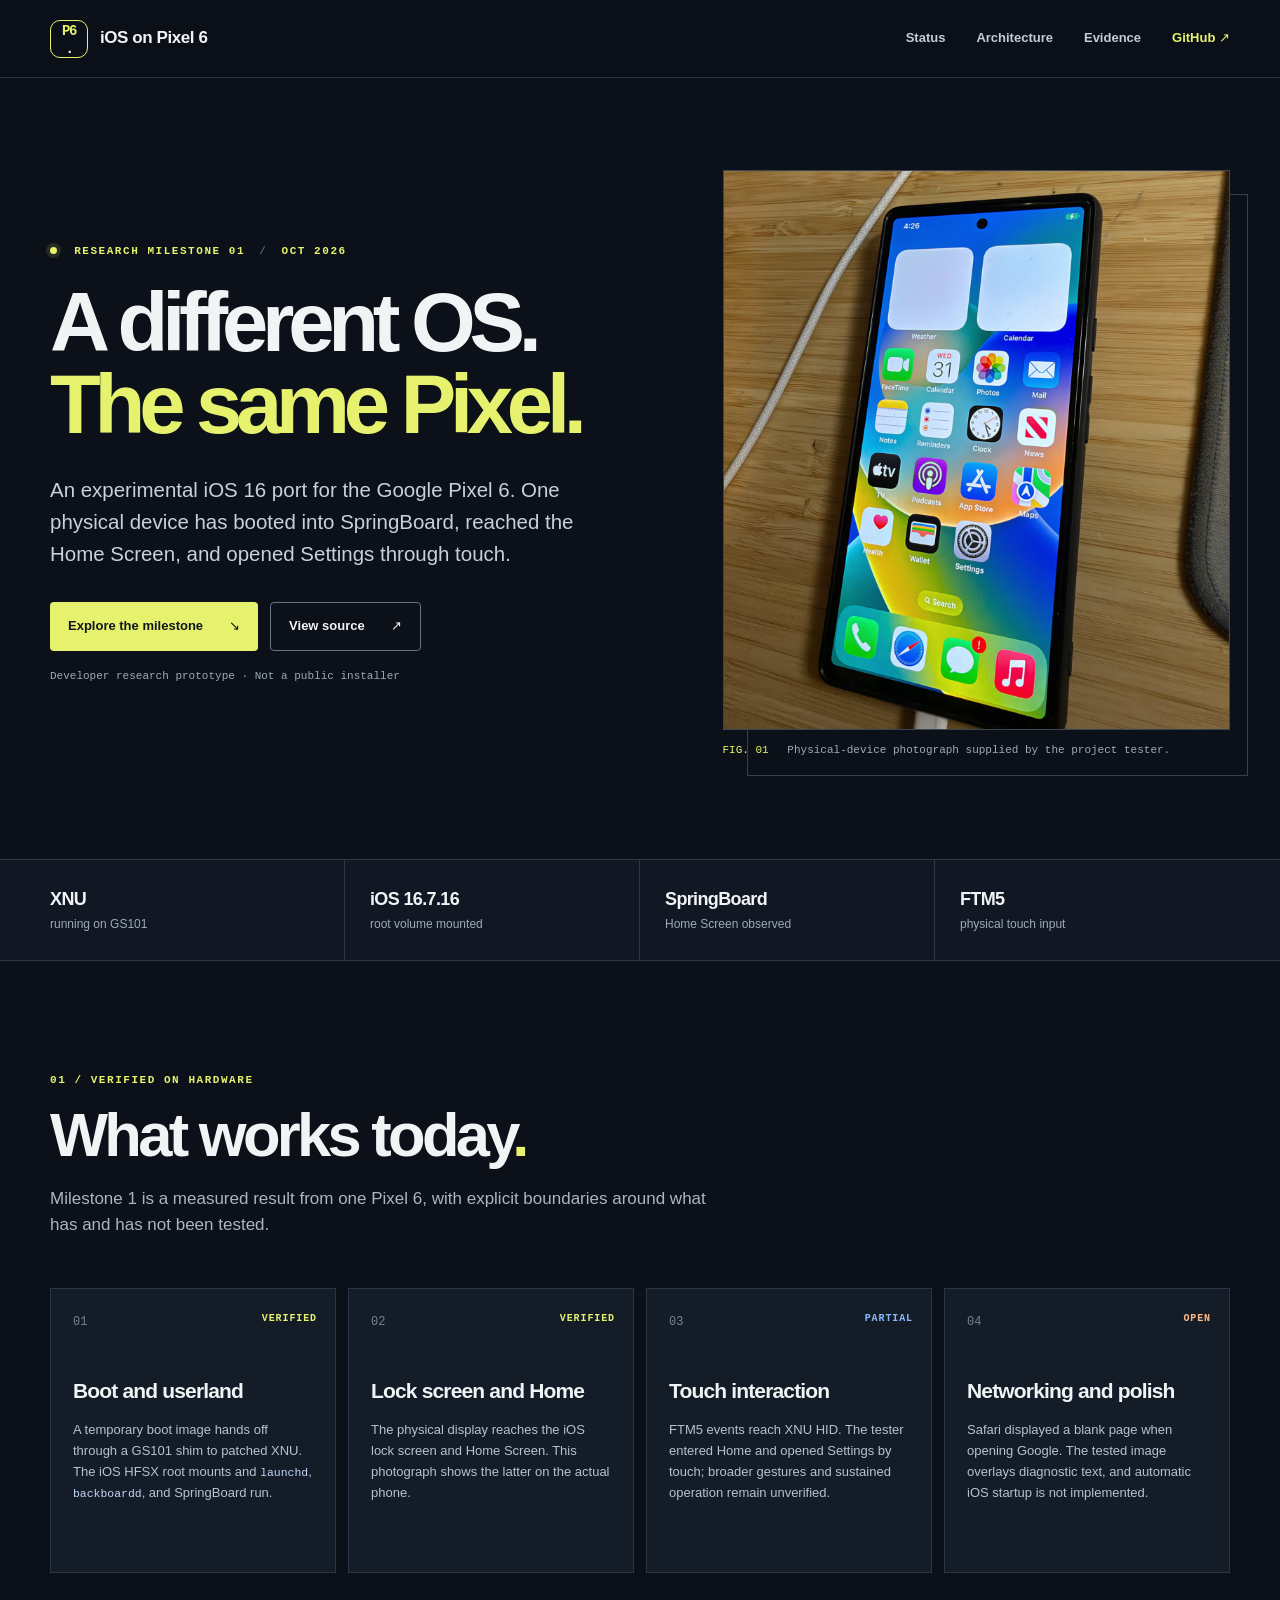
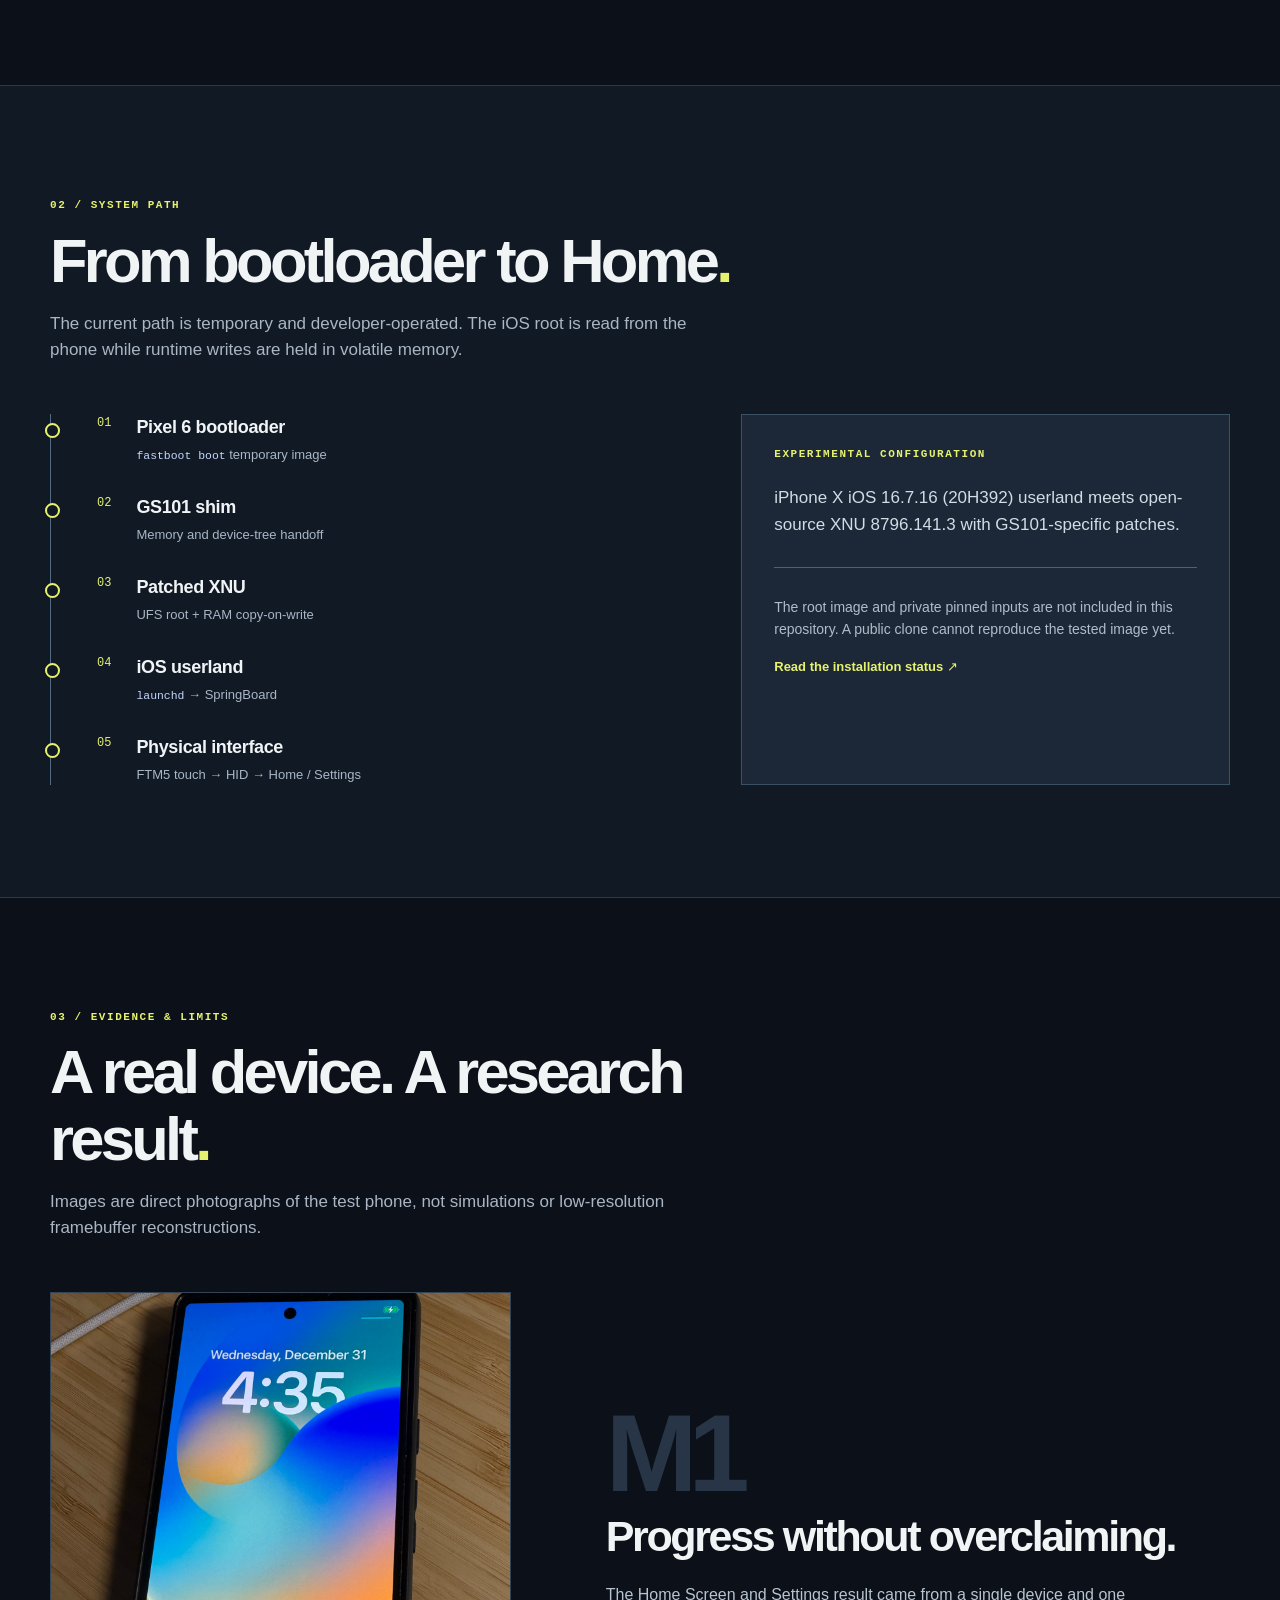
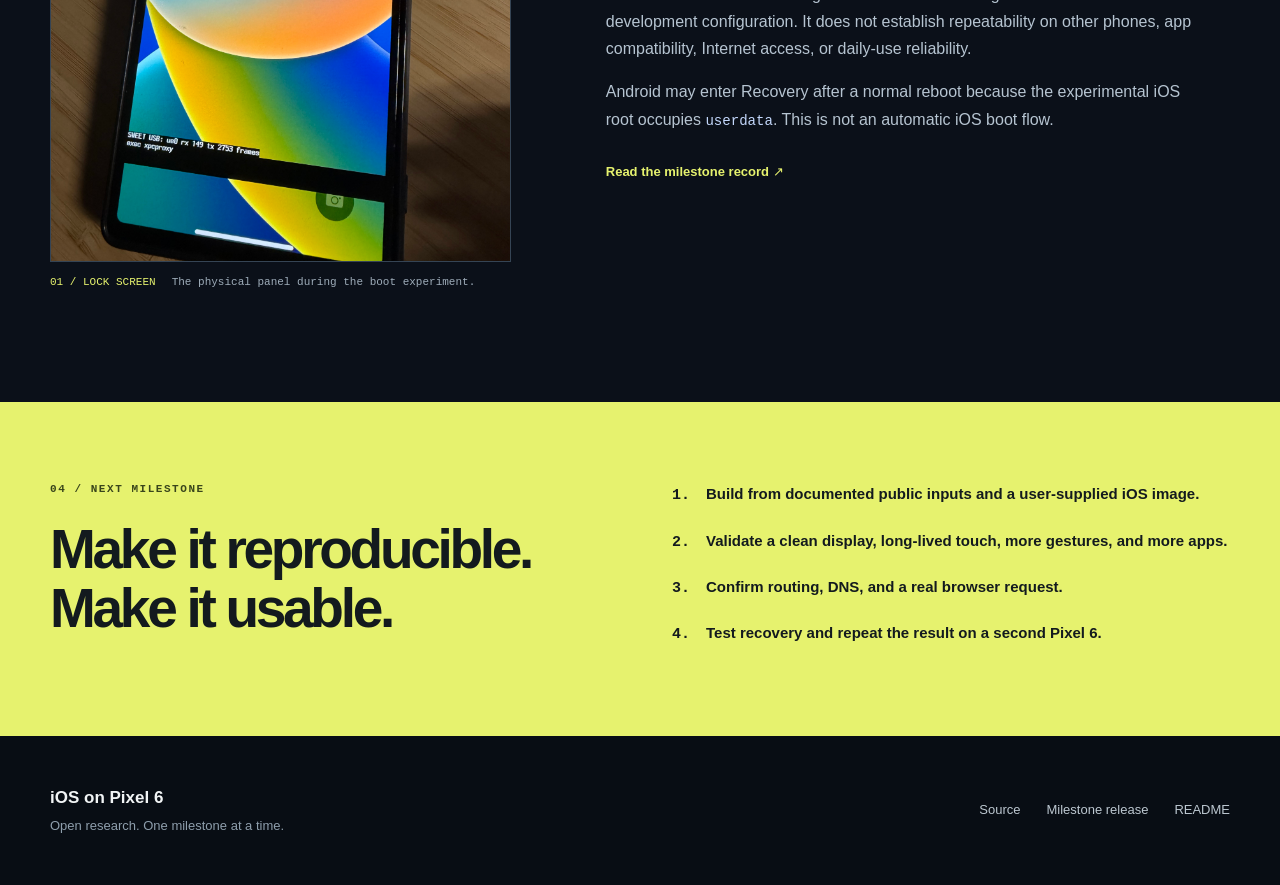
==== web/index.html @ 0952f7f4 "Add English milestone site and public README" ====
<!doctype html>
<html lang="en">
  <head>
    <meta charset="utf-8">
    <meta name="viewport" content="width=device-width, initial-scale=1">
    <meta name="theme-color" content="#0b1019">
    <meta name="description" content="A research port of iOS 16 to the Google Pixel 6. Milestone 1: XNU, SpringBoard, Home Screen, and physical touch on one device.">
    <meta property="og:type" content="website">
    <meta property="og:title" content="iOS on Pixel 6 — Milestone 1">
    <meta property="og:description" content="XNU, SpringBoard, the Home Screen, and physical touch on a Google Pixel 6. An experimental research milestone.">
    <meta property="og:image" content="https://everettjf.github.io/pixel6ios/assets/pixel6-ios-home.jpg">
    <meta property="og:url" content="https://everettjf.github.io/pixel6ios/">
    <title>iOS on Pixel 6 — Milestone 1</title>
    <link rel="icon" type="image/svg+xml" href="favicon.svg">
    <link rel="stylesheet" href="styles.css">
  </head>
  <body>
    <a class="skip" href="#main">Skip to content</a>
    <header class="site-header">
      <div class="shell header-inner">
        <a class="brand" href="#top" aria-label="iOS on Pixel 6, top of page"><span class="brand-mark" aria-hidden="true">P6<span class="brand-dot">·</span></span><span>iOS on Pixel 6</span></a>
        <nav aria-label="Primary navigation">
          <a href="#status">Status</a>
          <a href="#architecture">Architecture</a>
          <a href="#evidence">Evidence</a>
          <a class="nav-github" href="https://github.com/everettjf/pixel6ios">GitHub <span aria-hidden="true">↗</span></a>
        </nav>
      </div>
    </header>

    <main id="main">
      <section id="top" class="hero shell" aria-labelledby="hero-title">
        <div class="hero-copy">
          <p class="eyebrow"><span class="pulse" aria-hidden="true"></span> RESEARCH MILESTONE 01 <span class="eyebrow-separator">/</span> OCT 2026</p>
          <h1 id="hero-title">A different OS.<br><em>The same Pixel.</em></h1>
          <p class="hero-lede">An experimental iOS 16 port for the Google Pixel 6. One physical device has booted into SpringBoard, reached the Home Screen, and opened Settings through touch.</p>
          <div class="hero-actions">
            <a class="button button-primary" href="#status">Explore the milestone <span aria-hidden="true">↘</span></a>
            <a class="button button-secondary" href="https://github.com/everettjf/pixel6ios">View source <span aria-hidden="true">↗</span></a>
          </div>
          <p class="hero-note">Developer research prototype · Not a public installer</p>
        </div>
        <figure class="hero-media">
          <img src="assets/pixel6-ios-home.jpg" alt="A physical Google Pixel 6 showing the experimental iOS Home Screen" width="1536" height="2048" fetchpriority="high">
          <figcaption><span class="caption-label">FIG. 01</span> Physical-device photograph supplied by the project tester.</figcaption>
        </figure>
      </section>

      <section class="signal-strip" aria-label="Milestone highlights">
        <div class="shell signals">
          <div><strong>XNU</strong><span>running on GS101</span></div>
          <div><strong>iOS 16.7.16</strong><span>root volume mounted</span></div>
          <div><strong>SpringBoard</strong><span>Home Screen observed</span></div>
          <div><strong>FTM5</strong><span>physical touch input</span></div>
        </div>
      </section>

      <section id="status" class="section shell" aria-labelledby="status-title">
        <div class="section-heading">
          <p class="eyebrow">01 / VERIFIED ON HARDWARE</p>
          <h2 id="status-title">What works today<span class="accent">.</span></h2>
          <p>Milestone 1 is a measured result from one Pixel 6, with explicit boundaries around what has and has not been tested.</p>
        </div>
        <div class="status-grid">
          <article class="status-card"><span class="status-number">01</span><span class="status-tag verified">Verified</span><h3>Boot and userland</h3><p>A temporary boot image hands off through a GS101 shim to patched XNU. The iOS HFSX root mounts and <code>launchd</code>, <code>backboardd</code>, and SpringBoard run.</p></article>
          <article class="status-card"><span class="status-number">02</span><span class="status-tag verified">Verified</span><h3>Lock screen and Home</h3><p>The physical display reaches the iOS lock screen and Home Screen. This photograph shows the latter on the actual phone.</p></article>
          <article class="status-card"><span class="status-number">03</span><span class="status-tag partial">Partial</span><h3>Touch interaction</h3><p>FTM5 events reach XNU HID. The tester entered Home and opened Settings by touch; broader gestures and sustained operation remain unverified.</p></article>
          <article class="status-card"><span class="status-number">04</span><span class="status-tag pending">Open</span><h3>Networking and polish</h3><p>Safari displayed a blank page when opening Google. The tested image overlays diagnostic text, and automatic iOS startup is not implemented.</p></article>
        </div>
      </section>

      <section id="architecture" class="section architecture-section" aria-labelledby="architecture-title">
        <div class="shell">
          <div class="section-heading"><p class="eyebrow">02 / SYSTEM PATH</p><h2 id="architecture-title">From bootloader to Home<span class="accent">.</span></h2><p>The current path is temporary and developer-operated. The iOS root is read from the phone while runtime writes are held in volatile memory.</p></div>
          <div class="architecture-grid">
            <ol class="flow" aria-label="Boot sequence">
              <li><span class="flow-index">01</span><span><strong>Pixel 6 bootloader</strong><small><code>fastboot boot</code> temporary image</small></span></li>
              <li><span class="flow-index">02</span><span><strong>GS101 shim</strong><small>Memory and device-tree handoff</small></span></li>
              <li><span class="flow-index">03</span><span><strong>Patched XNU</strong><small>UFS root + RAM copy-on-write</small></span></li>
              <li><span class="flow-index">04</span><span><strong>iOS userland</strong><small><code>launchd</code> → SpringBoard</small></span></li>
              <li><span class="flow-index">05</span><span><strong>Physical interface</strong><small>FTM5 touch → HID → Home / Settings</small></span></li>
            </ol>
            <aside class="architecture-aside"><p class="eyebrow">EXPERIMENTAL CONFIGURATION</p><p>iPhone X iOS 16.7.16 (20H392) userland meets open-source XNU 8796.141.3 with GS101-specific patches.</p><div class="aside-rule"></div><p>The root image and private pinned inputs are not included in this repository. A public clone cannot reproduce the tested image yet.</p><a href="https://github.com/everettjf/pixel6ios/blob/main/docs/INSTALLATION-STATUS.md">Read the installation status <span aria-hidden="true">↗</span></a></aside>
          </div>
        </div>
      </section>

      <section id="evidence" class="section shell evidence-section" aria-labelledby="evidence-title">
        <div class="section-heading"><p class="eyebrow">03 / EVIDENCE & LIMITS</p><h2 id="evidence-title">A real device. A research result<span class="accent">.</span></h2><p>Images are direct photographs of the test phone, not simulations or low-resolution framebuffer reconstructions.</p></div>
        <div class="evidence-grid">
          <figure class="evidence-photo"><img src="assets/pixel6-ios-lockscreen.jpg" alt="The Pixel 6 displaying an iOS-style lock screen with the time and wallpaper" width="1536" height="2048" loading="lazy"><figcaption><span>01 / LOCK SCREEN</span> The physical panel during the boot experiment.</figcaption></figure>
          <div class="evidence-text"><span class="large-index">M1</span><h3>Progress without overclaiming.</h3><p>The Home Screen and Settings result came from a single device and one development configuration. It does not establish repeatability on other phones, app compatibility, Internet access, or daily-use reliability.</p><p>Android may enter Recovery after a normal reboot because the experimental iOS root occupies <code>userdata</code>. This is not an automatic iOS boot flow.</p><a class="text-link" href="https://github.com/everettjf/pixel6ios/blob/main/docs/MILESTONE-ONE.md">Read the milestone record <span aria-hidden="true">↗</span></a></div>
        </div>
      </section>

      <section class="next-section" aria-labelledby="next-title"><div class="shell next-inner"><div><p class="eyebrow">04 / NEXT MILESTONE</p><h2 id="next-title">Make it reproducible.<br>Make it usable.</h2></div><ol><li>Build from documented public inputs and a user-supplied iOS image.</li><li>Validate a clean display, long-lived touch, more gestures, and more apps.</li><li>Confirm routing, DNS, and a real browser request.</li><li>Test recovery and repeat the result on a second Pixel 6.</li></ol></div></section>
    </main>

    <footer class="site-footer"><div class="shell footer-inner"><div><strong>iOS on Pixel 6</strong><p>Open research. One milestone at a time.</p></div><div class="footer-links"><a href="https://github.com/everettjf/pixel6ios">Source</a><a href="https://github.com/everettjf/pixel6ios/releases/tag/v0.1.0-alpha.2">Milestone release</a><a href="https://github.com/everettjf/pixel6ios/blob/main/README.md">README</a></div></div></footer>
  </body>
</html>
---- web/styles.css ----
:root{color-scheme:dark;--bg:#0b1019;--panel:#141c28;--line:#2d3745;--muted:#aab6c4;--white:#f1f4f5;--lime:#e6f26e;--blue:#8ab8fc;font-family:Inter,-apple-system,BlinkMacSystemFont,"Segoe UI",sans-serif;font-synthesis:none}
*{box-sizing:border-box}
html{scroll-behavior:smooth}
body{margin:0;background:var(--bg);color:var(--white);line-height:1.55;-webkit-font-smoothing:antialiased}
img{max-width:100%;display:block}
a{color:inherit}
code{font:0.88em ui-monospace,SFMono-Regular,Consolas,monospace;color:#c3d7fb}
.shell{width:min(1180px,calc(100% - 64px));margin-inline:auto}
.skip{position:absolute;top:-100px;left:16px;padding:10px 16px;background:var(--lime);color:var(--bg);z-index:100}.skip:focus{top:12px}
:focus-visible{outline:2px solid var(--lime);outline-offset:4px}
.site-header{height:78px;border-bottom:1px solid var(--line);background:rgba(11,16,25,.94)}
.header-inner{height:100%;display:flex;align-items:center;justify-content:space-between;gap:24px}
.brand{text-decoration:none;display:flex;align-items:center;gap:12px;font-weight:750;letter-spacing:-.025em;font-size:17px;white-space:nowrap}
.brand-mark{display:grid;place-items:center;width:38px;height:38px;border:1px solid var(--lime);border-radius:10px;color:var(--lime);font-family:ui-monospace,SFMono-Regular,monospace;font-size:14px;letter-spacing:-.1em}.brand-dot{color:var(--white)}
nav{display:flex;align-items:center;gap:31px;font-size:13px;font-weight:650}nav a{text-decoration:none;color:#c5ccd5}nav a:hover,.footer-links a:hover{color:var(--lime)}.nav-github{color:var(--lime)}
.hero{display:grid;grid-template-columns:1.08fr .92fr;align-items:center;gap:clamp(36px,6vw,90px);padding-block:92px 100px;min-height:735px}
.hero-copy{max-width:650px}.eyebrow{margin:0 0 22px;color:var(--lime);font:700 11px/1.4 ui-monospace,SFMono-Regular,Consolas,monospace;letter-spacing:.14em;text-transform:uppercase}.pulse{display:inline-block;width:7px;height:7px;margin-right:9px;border-radius:50%;background:var(--lime);box-shadow:0 0 0 4px rgba(230,242,110,.12)}.eyebrow-separator{padding-inline:6px;color:#586371}
h1,h2,h3,p{margin-top:0}h1{font-size:clamp(51px,6.5vw,91px);line-height:.99;letter-spacing:-.075em;margin-bottom:28px;font-weight:780}h1 em{font-style:normal;color:var(--lime)}
.hero-lede{max-width:570px;font-size:clamp(17px,1.6vw,21px);line-height:1.55;color:#c6d1dc;margin-bottom:32px}.hero-actions{display:flex;gap:12px;flex-wrap:wrap}.button{display:inline-flex;align-items:center;justify-content:space-between;gap:26px;min-height:49px;padding:12px 18px;text-decoration:none;font-size:13px;font-weight:750;border-radius:4px;transition:transform .18s,background .18s}.button:hover{transform:translateY(-2px)}.button-primary{background:var(--lime);color:#11161b}.button-primary:hover{background:#f2ff8e}.button-secondary{border:1px solid #687482;color:var(--white)}.button-secondary:hover{border-color:var(--white)}.hero-note{margin:18px 0 0;font:11px/1.4 ui-monospace,SFMono-Regular,monospace;color:#9cabb8}
.hero-media{margin:0;position:relative}.hero-media::before{content:"";position:absolute;inset:24px -18px -17px 24px;border:1px solid #334252;z-index:-1}.hero-media img{width:100%;height:560px;object-fit:cover;object-position:center 50%;border:1px solid #374655;filter:saturate(.93)}figcaption{font:11px/1.5 ui-monospace,SFMono-Regular,monospace;color:#9eacb9;margin-top:12px}.caption-label{color:var(--lime);margin-right:12px}
.signal-strip{border-top:1px solid var(--line);border-bottom:1px solid var(--line);background:#111824}.signals{display:grid;grid-template-columns:repeat(4,1fr)}.signals>div{padding:26px 25px;border-right:1px solid var(--line);display:flex;flex-direction:column;gap:2px}.signals>div:first-child{padding-left:0}.signals>div:last-child{border-right:0}.signals strong{font-size:18px;letter-spacing:-.035em}.signals span{color:#9caab7;font-size:12px}
.section{padding-block:112px}.section-heading{max-width:790px;margin-bottom:50px}.section-heading .eyebrow{margin-bottom:14px}h2{font-size:clamp(39px,4.8vw,64px);line-height:1.08;letter-spacing:-.06em;margin-bottom:17px}.accent{color:var(--lime)}.section-heading>p:last-child{font-size:17px;color:var(--muted);max-width:675px;margin-bottom:0}
.status-grid{display:grid;grid-template-columns:repeat(4,1fr);gap:12px}.status-card{position:relative;min-height:285px;background:var(--panel);border:1px solid #2a3645;padding:26px 22px 25px;display:flex;flex-direction:column}.status-number{font:12px ui-monospace,SFMono-Regular,monospace;color:#738397}.status-tag{position:absolute;right:18px;top:24px;font:700 10px ui-monospace,SFMono-Regular,monospace;text-transform:uppercase;letter-spacing:.09em}.verified{color:var(--lime)}.partial{color:#8ab8fc}.pending{color:#ffbb83}.status-card h3{margin:46px 0 11px;font-size:21px;letter-spacing:-.04em}.status-card p{font-size:13px;color:#b5c2ce;margin:0;line-height:1.62}
.architecture-section{background:#111925;border-block:1px solid var(--line)}.architecture-grid{display:grid;grid-template-columns:1.15fr .85fr;gap:30px}.flow{list-style:none;margin:0;padding:0 0 0 20px;border-left:1px solid #506b83}.flow li{position:relative;display:flex;gap:25px;align-items:flex-start;padding:0 0 29px 26px}.flow li:last-child{padding-bottom:0}.flow li::before{content:"";position:absolute;left:-26px;top:9px;width:11px;height:11px;border:2px solid var(--lime);border-radius:50%;background:#111925}.flow-index{font:12px ui-monospace,SFMono-Regular,monospace;color:var(--lime);padding-top:2px}.flow strong{display:block;font-size:18px;letter-spacing:-.02em}.flow small{display:block;color:#a9b6c5;font-size:13px;margin-top:3px}.architecture-aside{align-self:stretch;padding:32px;background:#1c2837;border:1px solid #3b5062}.architecture-aside p:not(.eyebrow){font-size:17px;line-height:1.6;color:#d1dce4}.architecture-aside p:nth-last-of-type(1){font-size:14px;color:#afbdca}.aside-rule{height:1px;background:#506171;margin:28px 0}.architecture-aside a,.text-link{text-decoration:none;color:var(--lime);font-size:13px;font-weight:700}.architecture-aside a:hover,.text-link:hover{text-decoration:underline}
.evidence-grid{display:grid;grid-template-columns:.85fr 1.15fr;gap:8%;align-items:center}.evidence-photo{margin:0}.evidence-photo img{width:100%;max-height:570px;object-fit:cover;object-position:center 38%;border:1px solid #354454}.evidence-photo figcaption{display:flex;gap:16px}.evidence-photo figcaption span{color:var(--lime);white-space:nowrap}.large-index{display:block;font-size:110px;line-height:1;letter-spacing:-.08em;font-weight:800;color:#273546}.evidence-text h3{font-size:clamp(28px,3.6vw,43px);line-height:1.1;letter-spacing:-.055em;margin:5px 0 20px}.evidence-text p{color:#b6c4d1;font-size:16px;line-height:1.7;max-width:600px}.text-link{display:inline-block;margin-top:13px}
.next-section{background:var(--lime);color:#131a1e;padding-block:80px}.next-inner{display:grid;grid-template-columns:1fr 1fr;gap:70px}.next-section .eyebrow{color:#39451b}.next-section h2{font-size:clamp(36px,4.3vw,57px)}.next-section ol{margin:0;padding-left:24px;display:grid;gap:12px;font-size:15px;font-weight:600}.next-section li{padding-left:7px}.next-section li::marker{font-family:ui-monospace,SFMono-Regular,monospace;font-weight:700}
.site-footer{padding-block:49px;background:#080d14}.footer-inner{display:flex;justify-content:space-between;gap:35px}.footer-inner strong{font-size:17px}.footer-inner p{color:#8e9eac;font-size:13px;margin:5px 0 0}.footer-links{display:flex;gap:26px;align-items:center;flex-wrap:wrap}.footer-links a{color:#bcc7d0;font-size:13px;text-decoration:none}
@media(max-width:900px){.hero{grid-template-columns:1fr 1fr;min-height:0;padding-block:70px}.hero-media img{height:470px}.status-grid{grid-template-columns:repeat(2,1fr)}.status-card{min-height:235px}.signals strong{font-size:15px}.signals>div{padding-inline:15px}.architecture-grid{grid-template-columns:1fr 1fr}}
@media(max-width:680px){.shell{width:min(100% - 36px,1180px)}.site-header{height:auto;min-height:68px}.header-inner{min-height:68px;align-items:flex-start;padding-block:15px;flex-direction:column;gap:14px}.brand{font-size:15px}.brand-mark{width:31px;height:31px}nav{width:100%;gap:17px;overflow-x:auto;white-space:nowrap;padding-bottom:3px;font-size:12px}.hero{grid-template-columns:1fr;gap:43px;padding-block:62px}.hero-media{width:min(100%,460px)}.hero-media img{height:auto;max-height:530px;object-fit:cover}.signals{grid-template-columns:repeat(2,1fr)}.signals>div{padding:19px 14px;border-bottom:1px solid var(--line)}.signals>div:first-child{padding-left:14px}.signals>div:nth-child(2){border-right:0}.signals>div:nth-child(n+3){border-bottom:0}.section{padding-block:75px}.status-grid{grid-template-columns:1fr}.status-card{min-height:0}.status-card h3{margin-top:28px}.architecture-grid,.evidence-grid,.next-inner{grid-template-columns:1fr}.architecture-aside{padding:25px}.evidence-grid{gap:38px}.evidence-photo{max-width:440px}.next-section{padding-block:66px}.footer-inner{flex-direction:column}.footer-links{gap:18px}h1{font-size:clamp(51px,14vw,77px)}}
@media(prefers-reduced-motion:reduce){html{scroll-behavior:auto}.button{transition:none}}
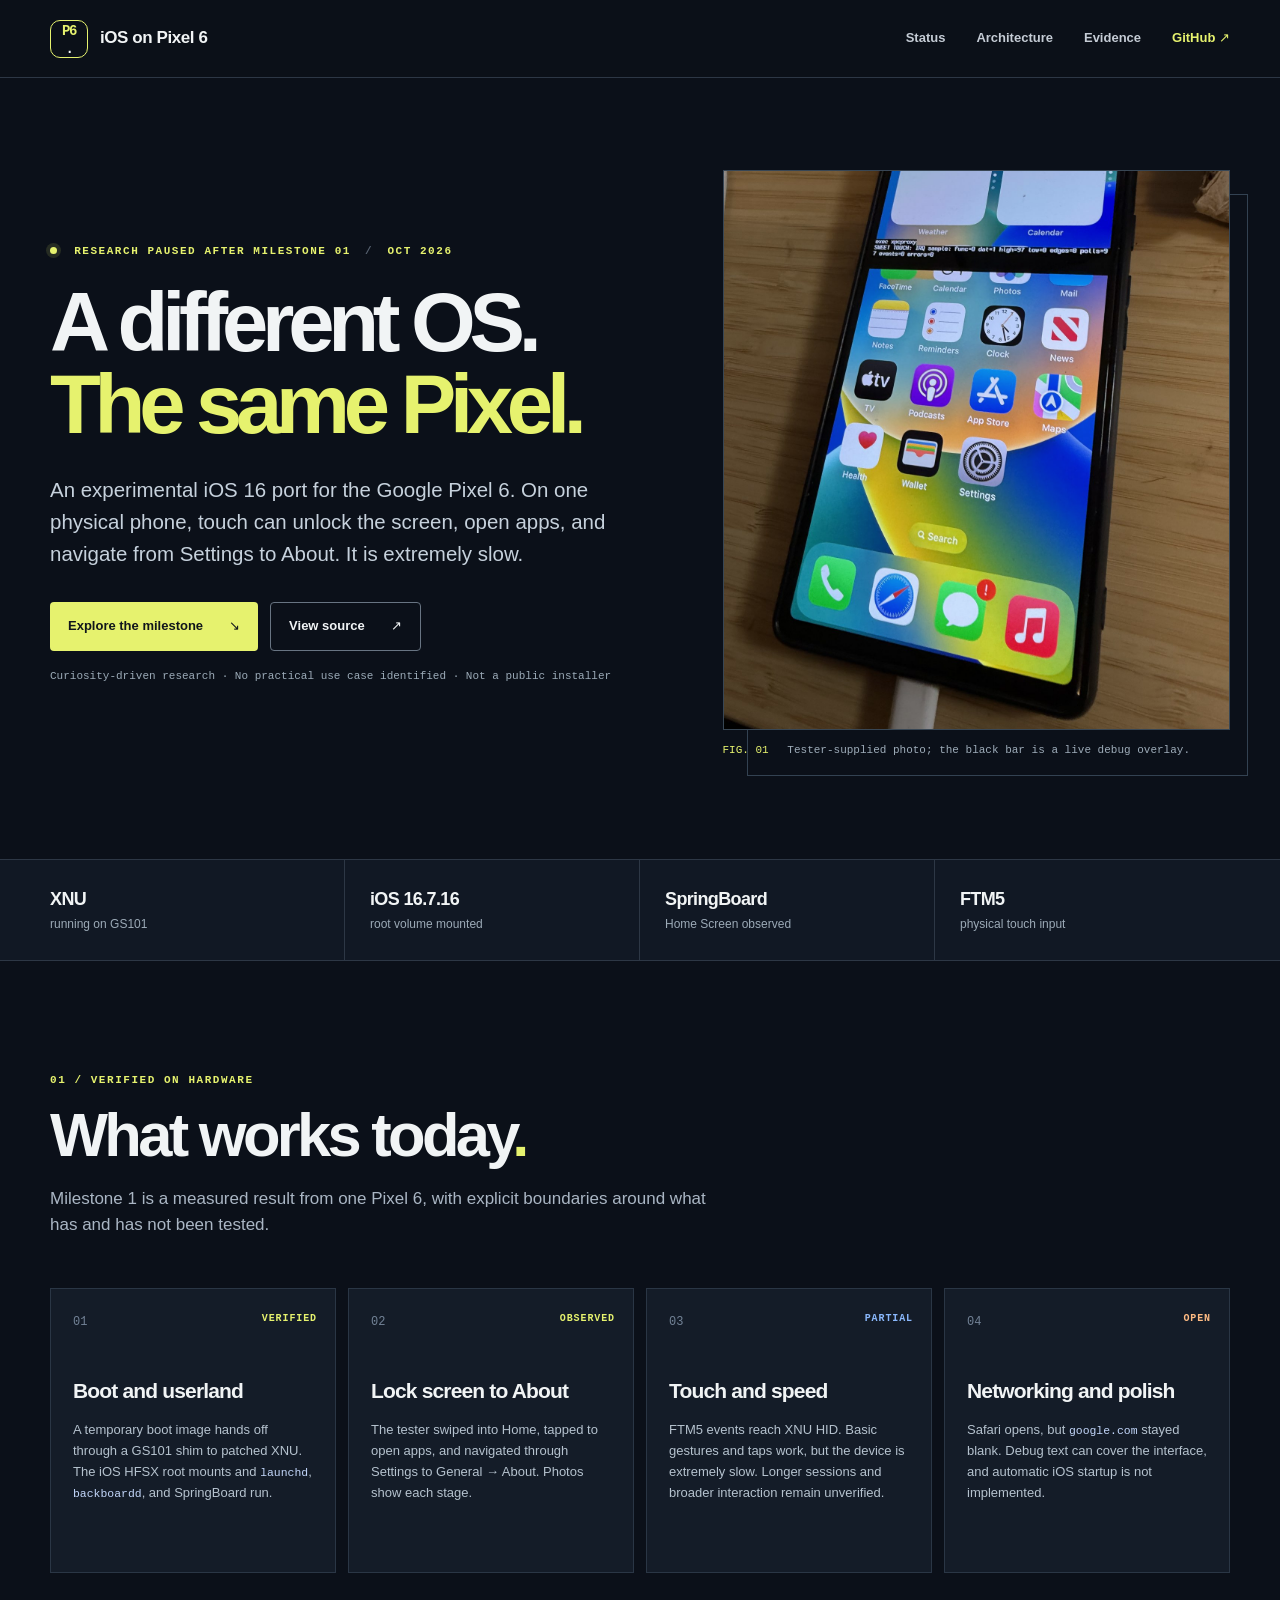
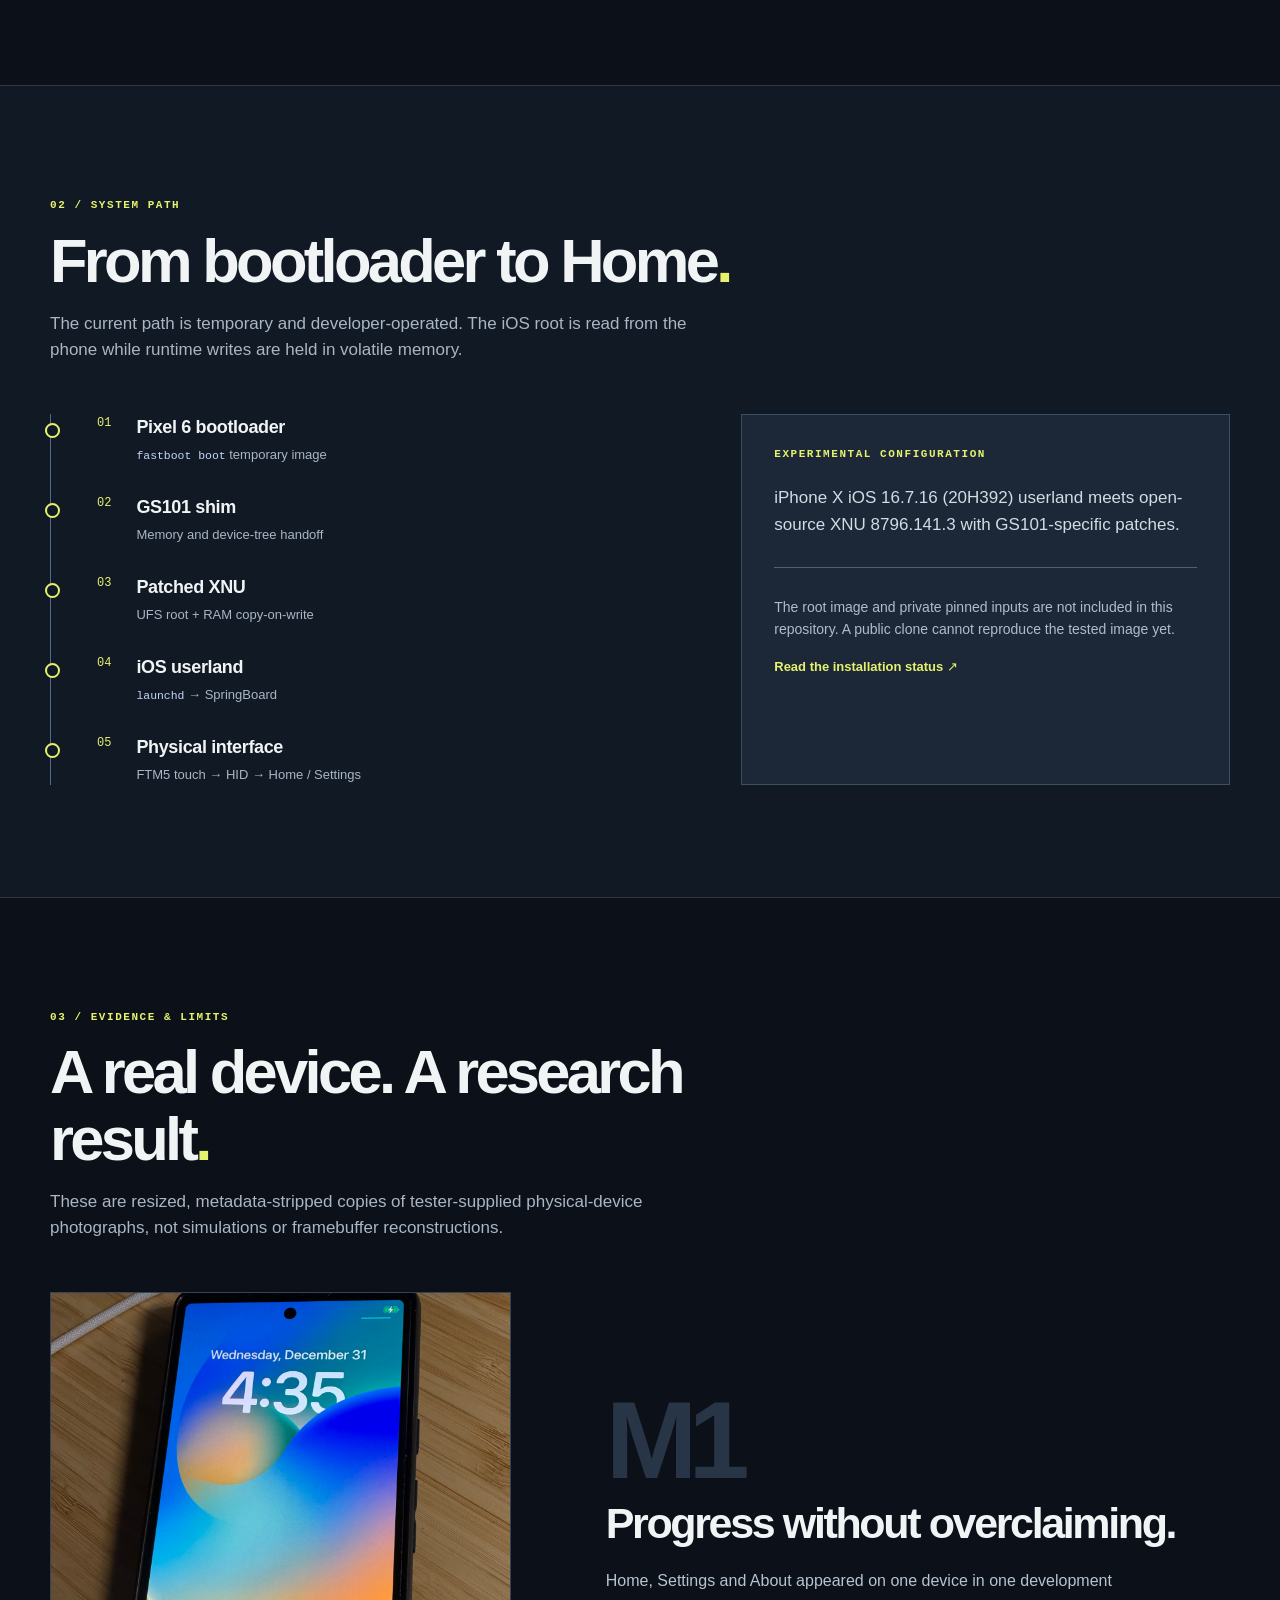
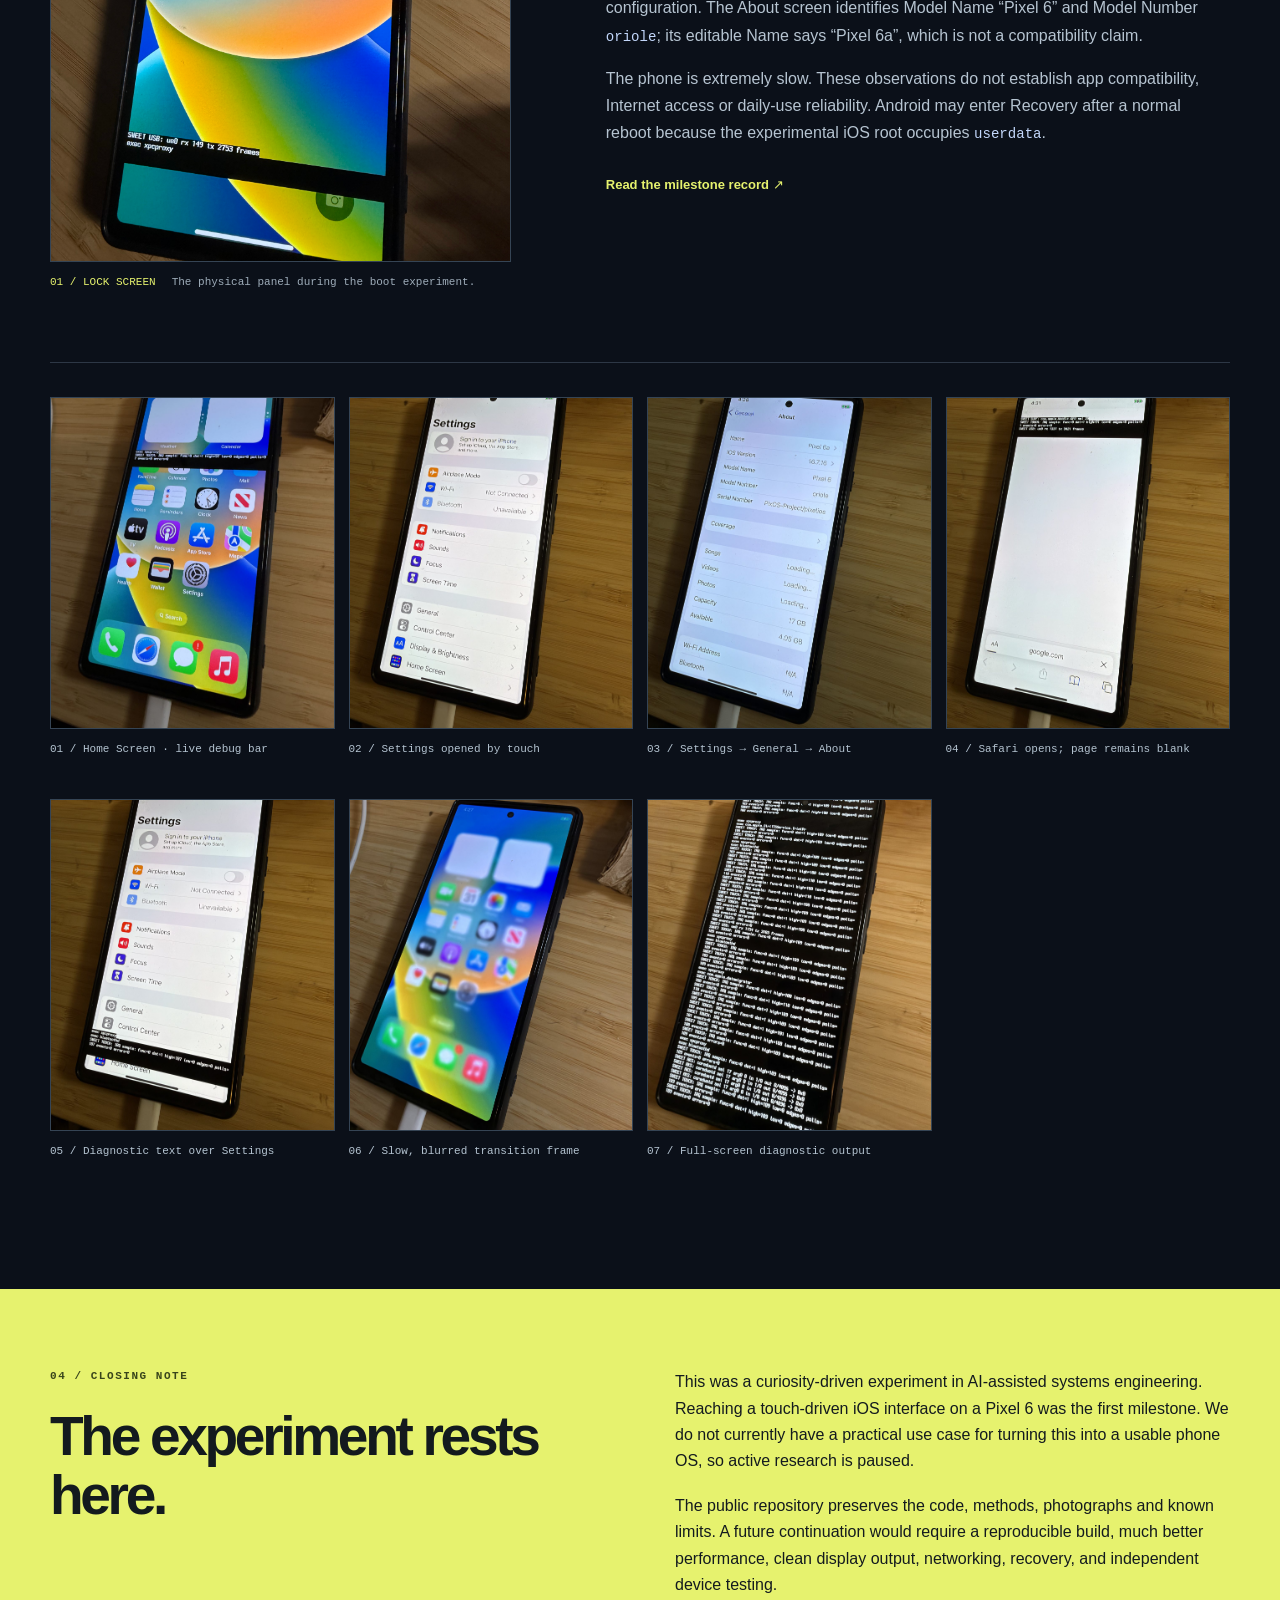
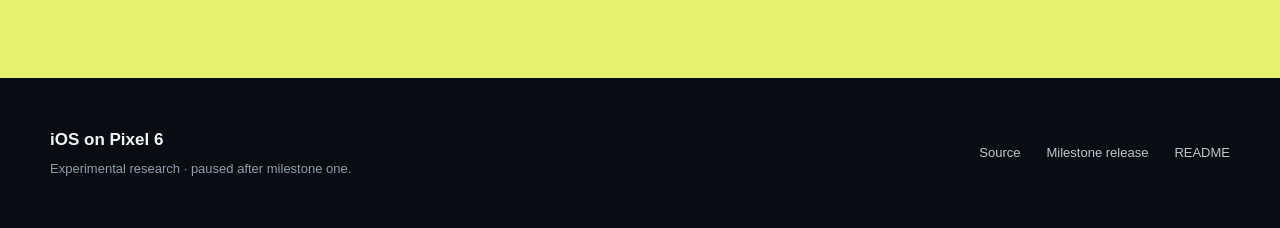
==== commit ef110d9e: "Document Pixel 6 iOS research milestone and pause" ====
--- a/web/index.html
+++ b/web/index.html
@@ -4,12 +4,12 @@
     <meta charset="utf-8">
     <meta name="viewport" content="width=device-width, initial-scale=1">
     <meta name="theme-color" content="#0b1019">
-    <meta name="description" content="A research port of iOS 16 to the Google Pixel 6. Milestone 1: XNU, SpringBoard, Home Screen, and physical touch on one device.">
+    <meta name="description" content="An experimental iOS 16 port to one Pixel 6: lock screen, touch-driven Home Screen, Settings and About. Extremely slow; research paused after milestone one.">
     <meta property="og:type" content="website">
     <meta property="og:title" content="iOS on Pixel 6 — Milestone 1">
-    <meta property="og:description" content="XNU, SpringBoard, the Home Screen, and physical touch on a Google Pixel 6. An experimental research milestone.">
-    <meta property="og:image" content="https://everettjf.github.io/pixel6ios/assets/pixel6-ios-home.jpg">
-    <meta property="og:url" content="https://everettjf.github.io/pixel6ios/">
+    <meta property="og:description" content="A real Pixel 6 reached the iOS Home Screen and Settings by touch. Extremely slow experimental research, now paused after milestone one.">
+    <meta property="og:image" content="https://xnu.app/pixel6ios/assets/gallery/pixel6-home-debug.jpg">
+    <meta property="og:url" content="https://xnu.app/pixel6ios/">
     <title>iOS on Pixel 6 — Milestone 1</title>
     <link rel="icon" type="image/svg+xml" href="favicon.svg">
     <link rel="stylesheet" href="styles.css">
@@ -31,18 +31,18 @@
     <main id="main">
       <section id="top" class="hero shell" aria-labelledby="hero-title">
         <div class="hero-copy">
-          <p class="eyebrow"><span class="pulse" aria-hidden="true"></span> RESEARCH MILESTONE 01 <span class="eyebrow-separator">/</span> OCT 2026</p>
+          <p class="eyebrow"><span class="pulse" aria-hidden="true"></span> RESEARCH PAUSED AFTER MILESTONE 01 <span class="eyebrow-separator">/</span> OCT 2026</p>
           <h1 id="hero-title">A different OS.<br><em>The same Pixel.</em></h1>
-          <p class="hero-lede">An experimental iOS 16 port for the Google Pixel 6. One physical device has booted into SpringBoard, reached the Home Screen, and opened Settings through touch.</p>
+          <p class="hero-lede">An experimental iOS 16 port for the Google Pixel 6. On one physical phone, touch can unlock the screen, open apps, and navigate from Settings to About. It is extremely slow.</p>
           <div class="hero-actions">
             <a class="button button-primary" href="#status">Explore the milestone <span aria-hidden="true">↘</span></a>
             <a class="button button-secondary" href="https://github.com/everettjf/pixel6ios">View source <span aria-hidden="true">↗</span></a>
           </div>
-          <p class="hero-note">Developer research prototype · Not a public installer</p>
+          <p class="hero-note">Curiosity-driven research · No practical use case identified · Not a public installer</p>
         </div>
         <figure class="hero-media">
-          <img src="assets/pixel6-ios-home.jpg" alt="A physical Google Pixel 6 showing the experimental iOS Home Screen" width="1536" height="2048" fetchpriority="high">
-          <figcaption><span class="caption-label">FIG. 01</span> Physical-device photograph supplied by the project tester.</figcaption>
+          <img src="assets/gallery/pixel6-home-debug.jpg" alt="A physical Google Pixel 6 showing the experimental iOS Home Screen with a black diagnostic text bar" width="1350" height="1800" fetchpriority="high">
+          <figcaption><span class="caption-label">FIG. 01</span> Tester-supplied photo; the black bar is a live debug overlay.</figcaption>
         </figure>
       </section>
 
@@ -63,9 +63,9 @@
         </div>
         <div class="status-grid">
           <article class="status-card"><span class="status-number">01</span><span class="status-tag verified">Verified</span><h3>Boot and userland</h3><p>A temporary boot image hands off through a GS101 shim to patched XNU. The iOS HFSX root mounts and <code>launchd</code>, <code>backboardd</code>, and SpringBoard run.</p></article>
-          <article class="status-card"><span class="status-number">02</span><span class="status-tag verified">Verified</span><h3>Lock screen and Home</h3><p>The physical display reaches the iOS lock screen and Home Screen. This photograph shows the latter on the actual phone.</p></article>
-          <article class="status-card"><span class="status-number">03</span><span class="status-tag partial">Partial</span><h3>Touch interaction</h3><p>FTM5 events reach XNU HID. The tester entered Home and opened Settings by touch; broader gestures and sustained operation remain unverified.</p></article>
-          <article class="status-card"><span class="status-number">04</span><span class="status-tag pending">Open</span><h3>Networking and polish</h3><p>Safari displayed a blank page when opening Google. The tested image overlays diagnostic text, and automatic iOS startup is not implemented.</p></article>
+          <article class="status-card"><span class="status-number">02</span><span class="status-tag verified">Observed</span><h3>Lock screen to About</h3><p>The tester swiped into Home, tapped to open apps, and navigated through Settings to General → About. Photos show each stage.</p></article>
+          <article class="status-card"><span class="status-number">03</span><span class="status-tag partial">Partial</span><h3>Touch and speed</h3><p>FTM5 events reach XNU HID. Basic gestures and taps work, but the device is extremely slow. Longer sessions and broader interaction remain unverified.</p></article>
+          <article class="status-card"><span class="status-number">04</span><span class="status-tag pending">Open</span><h3>Networking and polish</h3><p>Safari opens, but <code>google.com</code> stayed blank. Debug text can cover the interface, and automatic iOS startup is not implemented.</p></article>
         </div>
       </section>
 
@@ -86,16 +86,25 @@
       </section>
 
       <section id="evidence" class="section shell evidence-section" aria-labelledby="evidence-title">
-        <div class="section-heading"><p class="eyebrow">03 / EVIDENCE & LIMITS</p><h2 id="evidence-title">A real device. A research result<span class="accent">.</span></h2><p>Images are direct photographs of the test phone, not simulations or low-resolution framebuffer reconstructions.</p></div>
+        <div class="section-heading"><p class="eyebrow">03 / EVIDENCE & LIMITS</p><h2 id="evidence-title">A real device. A research result<span class="accent">.</span></h2><p>These are resized, metadata-stripped copies of tester-supplied physical-device photographs, not simulations or framebuffer reconstructions.</p></div>
         <div class="evidence-grid">
           <figure class="evidence-photo"><img src="assets/pixel6-ios-lockscreen.jpg" alt="The Pixel 6 displaying an iOS-style lock screen with the time and wallpaper" width="1536" height="2048" loading="lazy"><figcaption><span>01 / LOCK SCREEN</span> The physical panel during the boot experiment.</figcaption></figure>
-          <div class="evidence-text"><span class="large-index">M1</span><h3>Progress without overclaiming.</h3><p>The Home Screen and Settings result came from a single device and one development configuration. It does not establish repeatability on other phones, app compatibility, Internet access, or daily-use reliability.</p><p>Android may enter Recovery after a normal reboot because the experimental iOS root occupies <code>userdata</code>. This is not an automatic iOS boot flow.</p><a class="text-link" href="https://github.com/everettjf/pixel6ios/blob/main/docs/MILESTONE-ONE.md">Read the milestone record <span aria-hidden="true">↗</span></a></div>
+          <div class="evidence-text"><span class="large-index">M1</span><h3>Progress without overclaiming.</h3><p>Home, Settings and About appeared on one device in one development configuration. The About screen identifies Model Name “Pixel 6” and Model Number <code>oriole</code>; its editable Name says “Pixel 6a”, which is not a compatibility claim.</p><p>The phone is extremely slow. These observations do not establish app compatibility, Internet access or daily-use reliability. Android may enter Recovery after a normal reboot because the experimental iOS root occupies <code>userdata</code>.</p><a class="text-link" href="https://github.com/everettjf/pixel6ios/blob/main/docs/MILESTONE-ONE.md">Read the milestone record <span aria-hidden="true">↗</span></a></div>
+        </div>
+        <div class="photo-gallery" aria-label="Photographs from the Pixel 6 experiment">
+          <figure><a href="assets/gallery/pixel6-home-debug.jpg"><img src="assets/gallery/pixel6-home-debug.jpg" alt="Home Screen with a black diagnostic overlay" width="1350" height="1800" loading="lazy"></a><figcaption>01 / Home Screen · live debug bar</figcaption></figure>
+          <figure><a href="assets/gallery/pixel6-settings.jpg"><img src="assets/gallery/pixel6-settings.jpg" alt="Settings open on the physical Pixel 6" width="1350" height="1800" loading="lazy"></a><figcaption>02 / Settings opened by touch</figcaption></figure>
+          <figure><a href="assets/gallery/pixel6-about.jpg"><img src="assets/gallery/pixel6-about.jpg" alt="Settings About screen showing Model Name Pixel 6 and Model Number oriole" width="1350" height="1800" loading="lazy"></a><figcaption>03 / Settings → General → About</figcaption></figure>
+          <figure><a href="assets/gallery/pixel6-safari-blank.jpg"><img src="assets/gallery/pixel6-safari-blank.jpg" alt="Safari with google.com in the address bar and a blank content area" width="1350" height="1800" loading="lazy"></a><figcaption>04 / Safari opens; page remains blank</figcaption></figure>
+          <figure><a href="assets/gallery/pixel6-settings-debug.jpg"><img src="assets/gallery/pixel6-settings-debug.jpg" alt="Settings partly obscured by a black diagnostic bar" width="1350" height="1800" loading="lazy"></a><figcaption>05 / Diagnostic text over Settings</figcaption></figure>
+          <figure><a href="assets/gallery/pixel6-home-transition.jpg"><img src="assets/gallery/pixel6-home-transition.jpg" alt="Blurred Home Screen transition on the slow experimental build" width="1350" height="1800" loading="lazy"></a><figcaption>06 / Slow, blurred transition frame</figcaption></figure>
+          <figure><a href="assets/gallery/pixel6-diagnostics.jpg"><img src="assets/gallery/pixel6-diagnostics.jpg" alt="Pixel 6 display filled with XNU and touch diagnostic text" width="1350" height="1800" loading="lazy"></a><figcaption>07 / Full-screen diagnostic output</figcaption></figure>
         </div>
       </section>
 
-      <section class="next-section" aria-labelledby="next-title"><div class="shell next-inner"><div><p class="eyebrow">04 / NEXT MILESTONE</p><h2 id="next-title">Make it reproducible.<br>Make it usable.</h2></div><ol><li>Build from documented public inputs and a user-supplied iOS image.</li><li>Validate a clean display, long-lived touch, more gestures, and more apps.</li><li>Confirm routing, DNS, and a real browser request.</li><li>Test recovery and repeat the result on a second Pixel 6.</li></ol></div></section>
+      <section class="next-section" aria-labelledby="next-title"><div class="shell next-inner"><div><p class="eyebrow">04 / CLOSING NOTE</p><h2 id="next-title">The experiment rests here.</h2></div><div><p>This was a curiosity-driven experiment in AI-assisted systems engineering. Reaching a touch-driven iOS interface on a Pixel 6 was the first milestone. We do not currently have a practical use case for turning this into a usable phone OS, so active research is paused.</p><p>The public repository preserves the code, methods, photographs and known limits. A future continuation would require a reproducible build, much better performance, clean display output, networking, recovery, and independent device testing.</p></div></div></section>
     </main>
 
-    <footer class="site-footer"><div class="shell footer-inner"><div><strong>iOS on Pixel 6</strong><p>Open research. One milestone at a time.</p></div><div class="footer-links"><a href="https://github.com/everettjf/pixel6ios">Source</a><a href="https://github.com/everettjf/pixel6ios/releases/tag/v0.1.0-alpha.2">Milestone release</a><a href="https://github.com/everettjf/pixel6ios/blob/main/README.md">README</a></div></div></footer>
+    <footer class="site-footer"><div class="shell footer-inner"><div><strong>iOS on Pixel 6</strong><p>Experimental research · paused after milestone one.</p></div><div class="footer-links"><a href="https://github.com/everettjf/pixel6ios">Source</a><a href="https://github.com/everettjf/pixel6ios/releases/tag/v0.1.0-alpha.2">Milestone release</a><a href="https://github.com/everettjf/pixel6ios/blob/main/README.md">README</a></div></div></footer>
   </body>
 </html>
--- a/web/styles.css
+++ b/web/styles.css
@@ -23,8 +23,10 @@
 .status-grid{display:grid;grid-template-columns:repeat(4,1fr);gap:12px}.status-card{position:relative;min-height:285px;background:var(--panel);border:1px solid #2a3645;padding:26px 22px 25px;display:flex;flex-direction:column}.status-number{font:12px ui-monospace,SFMono-Regular,monospace;color:#738397}.status-tag{position:absolute;right:18px;top:24px;font:700 10px ui-monospace,SFMono-Regular,monospace;text-transform:uppercase;letter-spacing:.09em}.verified{color:var(--lime)}.partial{color:#8ab8fc}.pending{color:#ffbb83}.status-card h3{margin:46px 0 11px;font-size:21px;letter-spacing:-.04em}.status-card p{font-size:13px;color:#b5c2ce;margin:0;line-height:1.62}
 .architecture-section{background:#111925;border-block:1px solid var(--line)}.architecture-grid{display:grid;grid-template-columns:1.15fr .85fr;gap:30px}.flow{list-style:none;margin:0;padding:0 0 0 20px;border-left:1px solid #506b83}.flow li{position:relative;display:flex;gap:25px;align-items:flex-start;padding:0 0 29px 26px}.flow li:last-child{padding-bottom:0}.flow li::before{content:"";position:absolute;left:-26px;top:9px;width:11px;height:11px;border:2px solid var(--lime);border-radius:50%;background:#111925}.flow-index{font:12px ui-monospace,SFMono-Regular,monospace;color:var(--lime);padding-top:2px}.flow strong{display:block;font-size:18px;letter-spacing:-.02em}.flow small{display:block;color:#a9b6c5;font-size:13px;margin-top:3px}.architecture-aside{align-self:stretch;padding:32px;background:#1c2837;border:1px solid #3b5062}.architecture-aside p:not(.eyebrow){font-size:17px;line-height:1.6;color:#d1dce4}.architecture-aside p:nth-last-of-type(1){font-size:14px;color:#afbdca}.aside-rule{height:1px;background:#506171;margin:28px 0}.architecture-aside a,.text-link{text-decoration:none;color:var(--lime);font-size:13px;font-weight:700}.architecture-aside a:hover,.text-link:hover{text-decoration:underline}
 .evidence-grid{display:grid;grid-template-columns:.85fr 1.15fr;gap:8%;align-items:center}.evidence-photo{margin:0}.evidence-photo img{width:100%;max-height:570px;object-fit:cover;object-position:center 38%;border:1px solid #354454}.evidence-photo figcaption{display:flex;gap:16px}.evidence-photo figcaption span{color:var(--lime);white-space:nowrap}.large-index{display:block;font-size:110px;line-height:1;letter-spacing:-.08em;font-weight:800;color:#273546}.evidence-text h3{font-size:clamp(28px,3.6vw,43px);line-height:1.1;letter-spacing:-.055em;margin:5px 0 20px}.evidence-text p{color:#b6c4d1;font-size:16px;line-height:1.7;max-width:600px}.text-link{display:inline-block;margin-top:13px}
+.photo-gallery{display:grid;grid-template-columns:repeat(4,minmax(0,1fr));gap:24px 14px;margin-top:72px;padding-top:34px;border-top:1px solid var(--line)}.photo-gallery figure{min-width:0;margin:0}.photo-gallery a{display:block;overflow:hidden;border:1px solid #354454;background:#111925}.photo-gallery img{width:100%;height:330px;object-fit:cover;object-position:center 40%;transition:transform .2s}.photo-gallery a:hover img{transform:scale(1.025)}.photo-gallery figcaption{min-height:34px;color:#b4c3d0}
 .next-section{background:var(--lime);color:#131a1e;padding-block:80px}.next-inner{display:grid;grid-template-columns:1fr 1fr;gap:70px}.next-section .eyebrow{color:#39451b}.next-section h2{font-size:clamp(36px,4.3vw,57px)}.next-section ol{margin:0;padding-left:24px;display:grid;gap:12px;font-size:15px;font-weight:600}.next-section li{padding-left:7px}.next-section li::marker{font-family:ui-monospace,SFMono-Regular,monospace;font-weight:700}
+.next-inner>div:last-child p{font-size:16px;line-height:1.65;margin-bottom:18px}.next-inner>div:last-child p:last-child{margin-bottom:0}
 .site-footer{padding-block:49px;background:#080d14}.footer-inner{display:flex;justify-content:space-between;gap:35px}.footer-inner strong{font-size:17px}.footer-inner p{color:#8e9eac;font-size:13px;margin:5px 0 0}.footer-links{display:flex;gap:26px;align-items:center;flex-wrap:wrap}.footer-links a{color:#bcc7d0;font-size:13px;text-decoration:none}
-@media(max-width:900px){.hero{grid-template-columns:1fr 1fr;min-height:0;padding-block:70px}.hero-media img{height:470px}.status-grid{grid-template-columns:repeat(2,1fr)}.status-card{min-height:235px}.signals strong{font-size:15px}.signals>div{padding-inline:15px}.architecture-grid{grid-template-columns:1fr 1fr}}
-@media(max-width:680px){.shell{width:min(100% - 36px,1180px)}.site-header{height:auto;min-height:68px}.header-inner{min-height:68px;align-items:flex-start;padding-block:15px;flex-direction:column;gap:14px}.brand{font-size:15px}.brand-mark{width:31px;height:31px}nav{width:100%;gap:17px;overflow-x:auto;white-space:nowrap;padding-bottom:3px;font-size:12px}.hero{grid-template-columns:1fr;gap:43px;padding-block:62px}.hero-media{width:min(100%,460px)}.hero-media img{height:auto;max-height:530px;object-fit:cover}.signals{grid-template-columns:repeat(2,1fr)}.signals>div{padding:19px 14px;border-bottom:1px solid var(--line)}.signals>div:first-child{padding-left:14px}.signals>div:nth-child(2){border-right:0}.signals>div:nth-child(n+3){border-bottom:0}.section{padding-block:75px}.status-grid{grid-template-columns:1fr}.status-card{min-height:0}.status-card h3{margin-top:28px}.architecture-grid,.evidence-grid,.next-inner{grid-template-columns:1fr}.architecture-aside{padding:25px}.evidence-grid{gap:38px}.evidence-photo{max-width:440px}.next-section{padding-block:66px}.footer-inner{flex-direction:column}.footer-links{gap:18px}h1{font-size:clamp(51px,14vw,77px)}}
+@media(max-width:900px){.hero{grid-template-columns:1fr 1fr;min-height:0;padding-block:70px}.hero-media img{height:470px}.status-grid{grid-template-columns:repeat(2,1fr)}.status-card{min-height:235px}.signals strong{font-size:15px}.signals>div{padding-inline:15px}.architecture-grid{grid-template-columns:1fr 1fr}.photo-gallery{grid-template-columns:repeat(3,minmax(0,1fr))}}
+@media(max-width:680px){.shell{width:min(100% - 36px,1180px)}.site-header{height:auto;min-height:68px}.header-inner{min-height:68px;align-items:flex-start;padding-block:15px;flex-direction:column;gap:14px}.brand{font-size:15px}.brand-mark{width:31px;height:31px}nav{width:100%;gap:17px;overflow-x:auto;white-space:nowrap;padding-bottom:3px;font-size:12px}.hero{grid-template-columns:1fr;gap:43px;padding-block:62px}.hero-media{width:min(100%,460px)}.hero-media img{height:auto;max-height:530px;object-fit:cover}.signals{grid-template-columns:repeat(2,1fr)}.signals>div{padding:19px 14px;border-bottom:1px solid var(--line)}.signals>div:first-child{padding-left:14px}.signals>div:nth-child(2){border-right:0}.signals>div:nth-child(n+3){border-bottom:0}.section{padding-block:75px}.status-grid{grid-template-columns:1fr}.status-card{min-height:0}.status-card h3{margin-top:28px}.architecture-grid,.evidence-grid,.next-inner{grid-template-columns:1fr}.architecture-aside{padding:25px}.evidence-grid{gap:38px}.evidence-photo{max-width:440px}.photo-gallery{grid-template-columns:repeat(2,minmax(0,1fr));gap:20px 10px;margin-top:55px}.photo-gallery img{height:260px}.next-section{padding-block:66px}.footer-inner{flex-direction:column}.footer-links{gap:18px}h1{font-size:clamp(51px,14vw,77px)}}
 @media(prefers-reduced-motion:reduce){html{scroll-behavior:auto}.button{transition:none}}
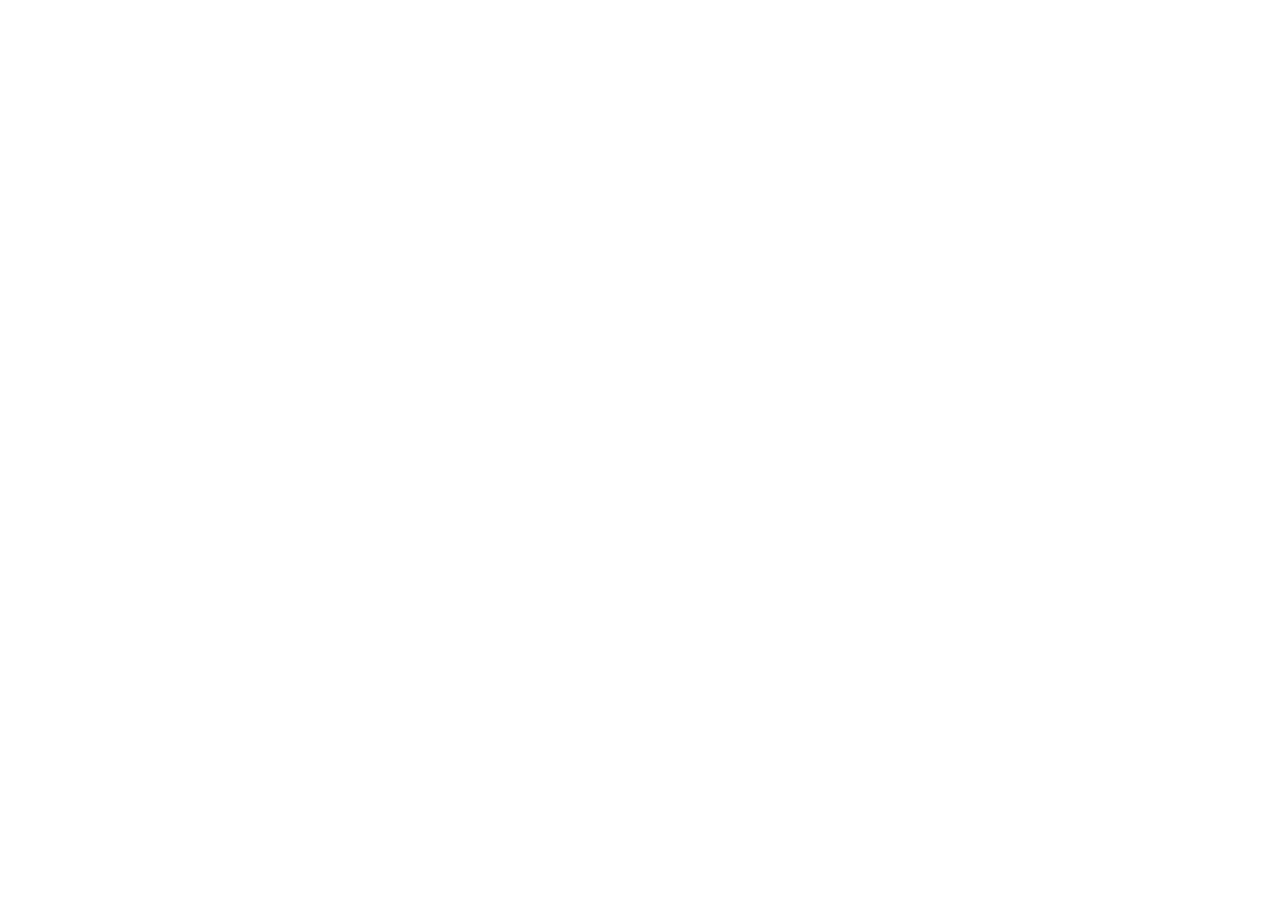
==== commit b635a2fe: "Use AtomSprout public links, contact and copyright" ====
--- a/web/index.html
+++ b/web/index.html
@@ -1,110 +1 @@
-<!doctype html>
-<html lang="en">
-  <head>
-    <meta charset="utf-8">
-    <meta name="viewport" content="width=device-width, initial-scale=1">
-    <meta name="theme-color" content="#0b1019">
-    <meta name="description" content="An experimental iOS 16 port to one Pixel 6: lock screen, touch-driven Home Screen, Settings and About. Extremely slow; research paused after milestone one.">
-    <meta property="og:type" content="website">
-    <meta property="og:title" content="iOS on Pixel 6 — Milestone 1">
-    <meta property="og:description" content="A real Pixel 6 reached the iOS Home Screen and Settings by touch. Extremely slow experimental research, now paused after milestone one.">
-    <meta property="og:image" content="https://xnu.app/pixel6ios/assets/gallery/pixel6-home-debug.jpg">
-    <meta property="og:url" content="https://xnu.app/pixel6ios/">
-    <title>iOS on Pixel 6 — Milestone 1</title>
-    <link rel="icon" type="image/svg+xml" href="favicon.svg">
-    <link rel="stylesheet" href="styles.css">
-  </head>
-  <body>
-    <a class="skip" href="#main">Skip to content</a>
-    <header class="site-header">
-      <div class="shell header-inner">
-        <a class="brand" href="#top" aria-label="iOS on Pixel 6, top of page"><span class="brand-mark" aria-hidden="true">P6<span class="brand-dot">·</span></span><span>iOS on Pixel 6</span></a>
-        <nav aria-label="Primary navigation">
-          <a href="#status">Status</a>
-          <a href="#architecture">Architecture</a>
-          <a href="#evidence">Evidence</a>
-          <a class="nav-github" href="https://github.com/everettjf/pixel6ios">GitHub <span aria-hidden="true">↗</span></a>
-        </nav>
-      </div>
-    </header>
-
-    <main id="main">
-      <section id="top" class="hero shell" aria-labelledby="hero-title">
-        <div class="hero-copy">
-          <p class="eyebrow"><span class="pulse" aria-hidden="true"></span> RESEARCH PAUSED AFTER MILESTONE 01 <span class="eyebrow-separator">/</span> OCT 2026</p>
-          <h1 id="hero-title">A different OS.<br><em>The same Pixel.</em></h1>
-          <p class="hero-lede">An experimental iOS 16 port for the Google Pixel 6. On one physical phone, touch can unlock the screen, open apps, and navigate from Settings to About. It is extremely slow.</p>
-          <div class="hero-actions">
-            <a class="button button-primary" href="#status">Explore the milestone <span aria-hidden="true">↘</span></a>
-            <a class="button button-secondary" href="https://github.com/everettjf/pixel6ios">View source <span aria-hidden="true">↗</span></a>
-          </div>
-          <p class="hero-note">Curiosity-driven research · No practical use case identified · Not a public installer</p>
-        </div>
-        <figure class="hero-media">
-          <img src="assets/gallery/pixel6-home-debug.jpg" alt="A physical Google Pixel 6 showing the experimental iOS Home Screen with a black diagnostic text bar" width="1350" height="1800" fetchpriority="high">
-          <figcaption><span class="caption-label">FIG. 01</span> Tester-supplied photo; the black bar is a live debug overlay.</figcaption>
-        </figure>
-      </section>
-
-      <section class="signal-strip" aria-label="Milestone highlights">
-        <div class="shell signals">
-          <div><strong>XNU</strong><span>running on GS101</span></div>
-          <div><strong>iOS 16.7.16</strong><span>root volume mounted</span></div>
-          <div><strong>SpringBoard</strong><span>Home Screen observed</span></div>
-          <div><strong>FTM5</strong><span>physical touch input</span></div>
-        </div>
-      </section>
-
-      <section id="status" class="section shell" aria-labelledby="status-title">
-        <div class="section-heading">
-          <p class="eyebrow">01 / VERIFIED ON HARDWARE</p>
-          <h2 id="status-title">What works today<span class="accent">.</span></h2>
-          <p>Milestone 1 is a measured result from one Pixel 6, with explicit boundaries around what has and has not been tested.</p>
-        </div>
-        <div class="status-grid">
-          <article class="status-card"><span class="status-number">01</span><span class="status-tag verified">Verified</span><h3>Boot and userland</h3><p>A temporary boot image hands off through a GS101 shim to patched XNU. The iOS HFSX root mounts and <code>launchd</code>, <code>backboardd</code>, and SpringBoard run.</p></article>
-          <article class="status-card"><span class="status-number">02</span><span class="status-tag verified">Observed</span><h3>Lock screen to About</h3><p>The tester swiped into Home, tapped to open apps, and navigated through Settings to General → About. Photos show each stage.</p></article>
-          <article class="status-card"><span class="status-number">03</span><span class="status-tag partial">Partial</span><h3>Touch and speed</h3><p>FTM5 events reach XNU HID. Basic gestures and taps work, but the device is extremely slow. Longer sessions and broader interaction remain unverified.</p></article>
-          <article class="status-card"><span class="status-number">04</span><span class="status-tag pending">Open</span><h3>Networking and polish</h3><p>Safari opens, but <code>google.com</code> stayed blank. Debug text can cover the interface, and automatic iOS startup is not implemented.</p></article>
-        </div>
-      </section>
-
-      <section id="architecture" class="section architecture-section" aria-labelledby="architecture-title">
-        <div class="shell">
-          <div class="section-heading"><p class="eyebrow">02 / SYSTEM PATH</p><h2 id="architecture-title">From bootloader to Home<span class="accent">.</span></h2><p>The current path is temporary and developer-operated. The iOS root is read from the phone while runtime writes are held in volatile memory.</p></div>
-          <div class="architecture-grid">
-            <ol class="flow" aria-label="Boot sequence">
-              <li><span class="flow-index">01</span><span><strong>Pixel 6 bootloader</strong><small><code>fastboot boot</code> temporary image</small></span></li>
-              <li><span class="flow-index">02</span><span><strong>GS101 shim</strong><small>Memory and device-tree handoff</small></span></li>
-              <li><span class="flow-index">03</span><span><strong>Patched XNU</strong><small>UFS root + RAM copy-on-write</small></span></li>
-              <li><span class="flow-index">04</span><span><strong>iOS userland</strong><small><code>launchd</code> → SpringBoard</small></span></li>
-              <li><span class="flow-index">05</span><span><strong>Physical interface</strong><small>FTM5 touch → HID → Home / Settings</small></span></li>
-            </ol>
-            <aside class="architecture-aside"><p class="eyebrow">EXPERIMENTAL CONFIGURATION</p><p>iPhone X iOS 16.7.16 (20H392) userland meets open-source XNU 8796.141.3 with GS101-specific patches.</p><div class="aside-rule"></div><p>The root image and private pinned inputs are not included in this repository. A public clone cannot reproduce the tested image yet.</p><a href="https://github.com/everettjf/pixel6ios/blob/main/docs/INSTALLATION-STATUS.md">Read the installation status <span aria-hidden="true">↗</span></a></aside>
-          </div>
-        </div>
-      </section>
-
-      <section id="evidence" class="section shell evidence-section" aria-labelledby="evidence-title">
-        <div class="section-heading"><p class="eyebrow">03 / EVIDENCE & LIMITS</p><h2 id="evidence-title">A real device. A research result<span class="accent">.</span></h2><p>These are resized, metadata-stripped copies of tester-supplied physical-device photographs, not simulations or framebuffer reconstructions.</p></div>
-        <div class="evidence-grid">
-          <figure class="evidence-photo"><img src="assets/pixel6-ios-lockscreen.jpg" alt="The Pixel 6 displaying an iOS-style lock screen with the time and wallpaper" width="1536" height="2048" loading="lazy"><figcaption><span>01 / LOCK SCREEN</span> The physical panel during the boot experiment.</figcaption></figure>
-          <div class="evidence-text"><span class="large-index">M1</span><h3>Progress without overclaiming.</h3><p>Home, Settings and About appeared on one device in one development configuration. The About screen identifies Model Name “Pixel 6” and Model Number <code>oriole</code>; its editable Name says “Pixel 6a”, which is not a compatibility claim.</p><p>The phone is extremely slow. These observations do not establish app compatibility, Internet access or daily-use reliability. Android may enter Recovery after a normal reboot because the experimental iOS root occupies <code>userdata</code>.</p><a class="text-link" href="https://github.com/everettjf/pixel6ios/blob/main/docs/MILESTONE-ONE.md">Read the milestone record <span aria-hidden="true">↗</span></a></div>
-        </div>
-        <div class="photo-gallery" aria-label="Photographs from the Pixel 6 experiment">
-          <figure><a href="assets/gallery/pixel6-home-debug.jpg"><img src="assets/gallery/pixel6-home-debug.jpg" alt="Home Screen with a black diagnostic overlay" width="1350" height="1800" loading="lazy"></a><figcaption>01 / Home Screen · live debug bar</figcaption></figure>
-          <figure><a href="assets/gallery/pixel6-settings.jpg"><img src="assets/gallery/pixel6-settings.jpg" alt="Settings open on the physical Pixel 6" width="1350" height="1800" loading="lazy"></a><figcaption>02 / Settings opened by touch</figcaption></figure>
-          <figure><a href="assets/gallery/pixel6-about.jpg"><img src="assets/gallery/pixel6-about.jpg" alt="Settings About screen showing Model Name Pixel 6 and Model Number oriole" width="1350" height="1800" loading="lazy"></a><figcaption>03 / Settings → General → About</figcaption></figure>
-          <figure><a href="assets/gallery/pixel6-safari-blank.jpg"><img src="assets/gallery/pixel6-safari-blank.jpg" alt="Safari with google.com in the address bar and a blank content area" width="1350" height="1800" loading="lazy"></a><figcaption>04 / Safari opens; page remains blank</figcaption></figure>
-          <figure><a href="assets/gallery/pixel6-settings-debug.jpg"><img src="assets/gallery/pixel6-settings-debug.jpg" alt="Settings partly obscured by a black diagnostic bar" width="1350" height="1800" loading="lazy"></a><figcaption>05 / Diagnostic text over Settings</figcaption></figure>
-          <figure><a href="assets/gallery/pixel6-home-transition.jpg"><img src="assets/gallery/pixel6-home-transition.jpg" alt="Blurred Home Screen transition on the slow experimental build" width="1350" height="1800" loading="lazy"></a><figcaption>06 / Slow, blurred transition frame</figcaption></figure>
-          <figure><a href="assets/gallery/pixel6-diagnostics.jpg"><img src="assets/gallery/pixel6-diagnostics.jpg" alt="Pixel 6 display filled with XNU and touch diagnostic text" width="1350" height="1800" loading="lazy"></a><figcaption>07 / Full-screen diagnostic output</figcaption></figure>
-        </div>
-      </section>
-
-      <section class="next-section" aria-labelledby="next-title"><div class="shell next-inner"><div><p class="eyebrow">04 / CLOSING NOTE</p><h2 id="next-title">The experiment rests here.</h2></div><div><p>This was a curiosity-driven experiment in AI-assisted systems engineering. Reaching a touch-driven iOS interface on a Pixel 6 was the first milestone. We do not currently have a practical use case for turning this into a usable phone OS, so active research is paused.</p><p>The public repository preserves the code, methods, photographs and known limits. A future continuation would require a reproducible build, much better performance, clean display output, networking, recovery, and independent device testing.</p></div></div></section>
-    </main>
-
-    <footer class="site-footer"><div class="shell footer-inner"><div><strong>iOS on Pixel 6</strong><p>Experimental research · paused after milestone one.</p></div><div class="footer-links"><a href="https://github.com/everettjf/pixel6ios">Source</a><a href="https://github.com/everettjf/pixel6ios/releases/tag/v0.1.0-alpha.2">Milestone release</a><a href="https://github.com/everettjf/pixel6ios/blob/main/README.md">README</a></div></div></footer>
-  </body>
-</html>
+<!doctype html><html lang="en"><head><meta charset="utf-8"><title>Pixel6iOS — AtomSprout</title><meta name="robots" content="noindex"><link rel="canonical" href="https://atomsprout.com/pixel6ios/"><meta http-equiv="refresh" content="0;url=https://atomsprout.com/pixel6ios/"></head><body><a href="https://atomsprout.com/pixel6ios/">Continue to AtomSprout</a><script>location.replace("https://atomsprout.com/pixel6ios/"+location.search+location.hash)</script></body></html>
